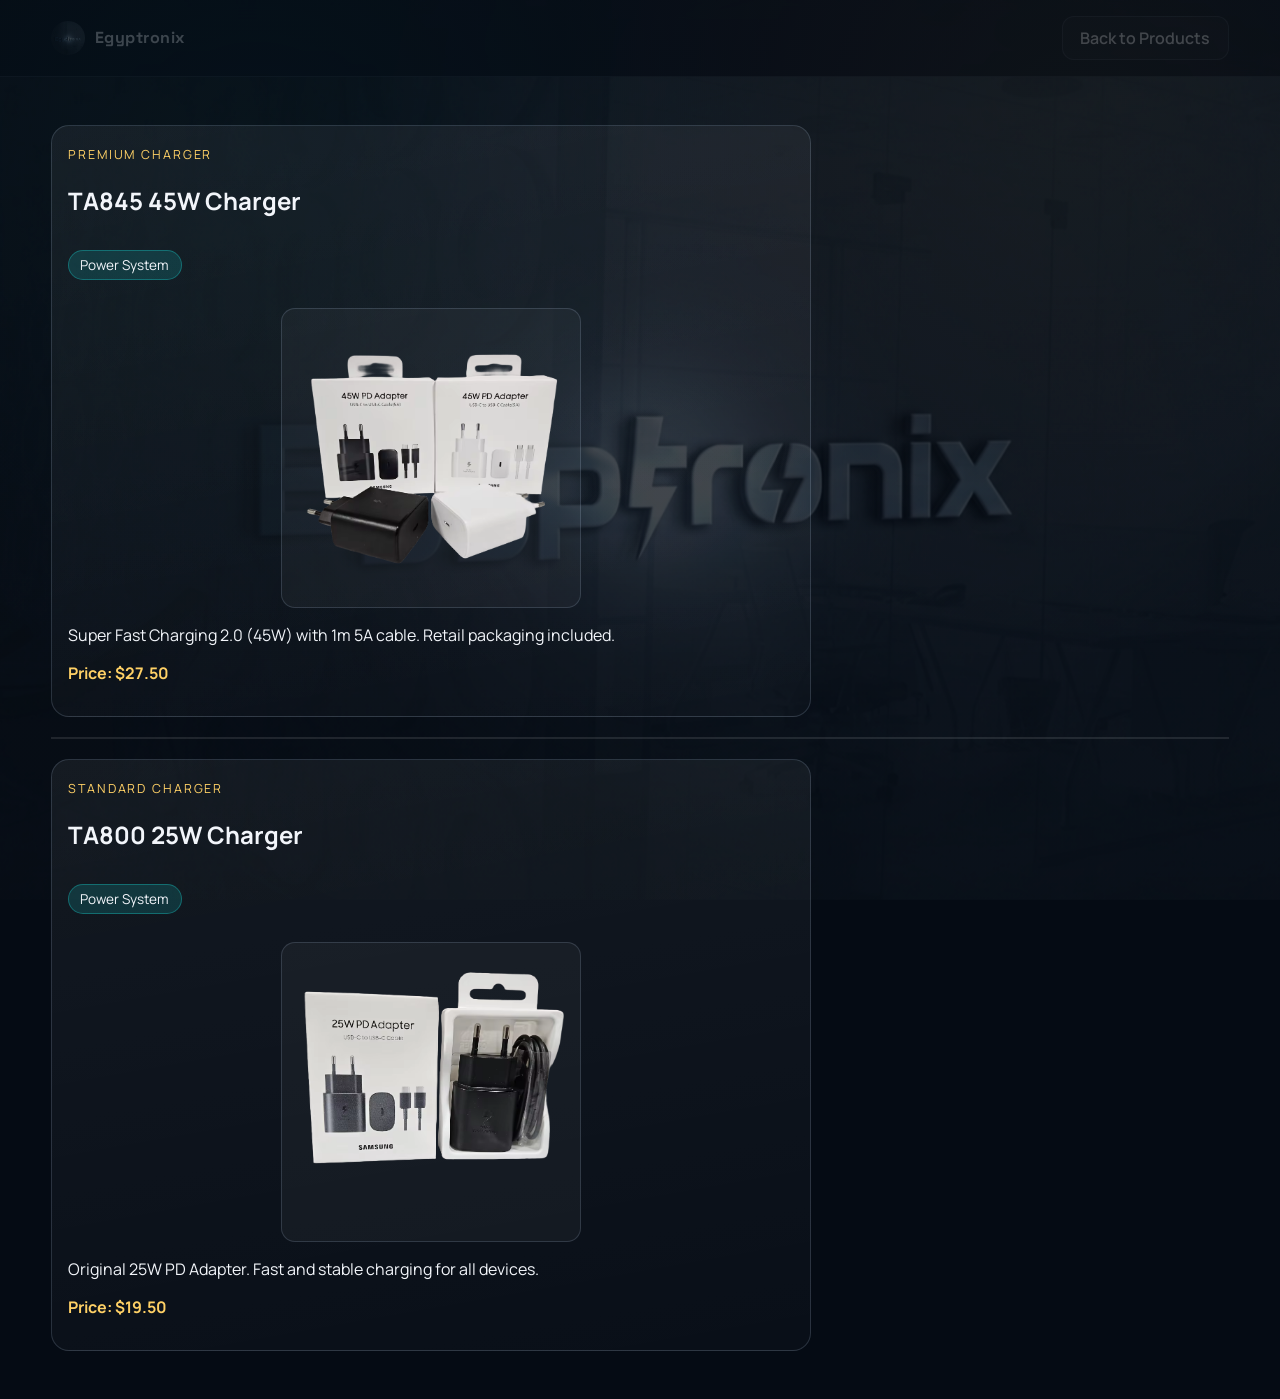
==== details.html @ 4a714a47 "Add new charger details to details.html" ====
<!DOCTYPE html>
<html lang="en">
<head>
    <meta charset="UTF-8">
    <meta name="viewport" content="width=device-width, initial-scale=1.0">
    <title>Product Details | Egyptronix</title>
    <link rel="icon" type="image/png" href="Logo.png">
    <link rel="preconnect" href="https://fonts.googleapis.com">
    <link rel="preconnect" href="https://fonts.gstatic.com" crossorigin>
    <link href="https://fonts.googleapis.com/css2?family=Space+Grotesk:wght@400;500;700&family=Manrope:wght@400;600&display=swap" rel="stylesheet">
    <link rel="stylesheet" href="style.css">
</head>
<body class="details-body">
    <img class="body-bg-image" src="Logo.png" alt="Egyptronix background">
    <div class="page-bg"></div>
    <header class="topbar">
        <a class="brand" href="index.html" aria-label="Back to Egyptronix Home">
            <img src="Egyptronix.png" alt="Egyptronix logo">
            <span>Egyptronix</span>
        </a>
        <a class="btn btn-ghost" href="index.html#products">Back to Products</a>
    </header>

    <main class="details-main">
        <article class="card details-card" style="margin-bottom: 20px;">
            <p class="kicker">Premium Charger</p>
            <h1>TA845 45W Charger</h1>
            <p class="pill">Power System</p>
            <img src="TA845-45W.png" class="details-product-image" alt="TA845 45W">
            <p>Super Fast Charging 2.0 (45W) with 1m 5A cable. Retail packaging included.</p>
            <p class="price-note">Price: $27.50</p>
        </article>

        <hr style="border: 0.5px solid rgba(255,255,255,0.1); margin: 20px 0;">

        <article class="card details-card">
            <p class="kicker">Standard Charger</p>
            <h1>TA800 25W Charger</h1>
            <p class="pill">Power System</p>
            <img src="TA800-25W.png" class="details-product-image" alt="TA800 25W">
            <p>Original 25W PD Adapter. Fast and stable charging for all devices.</p>
            <p class="price-note">Price: $19.50</p>
        </article>
    </main>

    </body>
</html>
---- style.css ----
:root {
  --bg: #050b14;
  --bg-soft: #0d1727;
  --panel: #111d30;
  --panel-alt: #14243d;
  --text: #f2f5fa;
  --muted: #a9b7cc;
  --line: rgba(196, 220, 255, 0.16);
  --accent: #18c1bf;
  --accent-2: #ffd166;
  --danger: #ff6b6b;
}

* {
  box-sizing: border-box;
}

html,
body {
  margin: 0;
  min-height: 100%;
  scroll-behavior: smooth;
}

body {
  font-family: "Manrope", sans-serif;
  color: var(--text);
  background: #050b14;
}

.body-bg-image {
  position: fixed;
  inset: 0;
  width: 100%;
  height: 100%;
  object-fit: cover;
  z-index: 0;
  pointer-events: none;
  user-select: none;
}

.page-bg {
  position: fixed;
  inset: 0;
  z-index: 1;
  pointer-events: none;
  background:
    linear-gradient(rgba(5, 11, 20, 0.74), rgba(5, 11, 20, 0.82)),
    radial-gradient(circle at 20% 18%, rgba(24, 193, 191, 0.13), transparent 42%),
    radial-gradient(circle at 84% 14%, rgba(255, 209, 102, 0.12), transparent 40%);
}

.topbar,
main,
.site-footer,
.auth-modal {
  position: relative;
  z-index: 2;
}

.topbar {
  position: sticky;
  top: 0;
  z-index: 20;
  display: flex;
  align-items: center;
  justify-content: space-between;
  gap: 1rem;
  padding: 1rem 4vw;
  background: rgba(5, 11, 20, 0.8);
  backdrop-filter: blur(10px);
  border-bottom: 1px solid var(--line);
}

.brand {
  display: inline-flex;
  align-items: center;
  gap: 0.6rem;
  color: var(--text);
  text-decoration: none;
  font-family: "Space Grotesk", sans-serif;
  font-weight: 700;
  letter-spacing: 0.03em;
}

.brand img {
  width: 34px;
  height: 34px;
  object-fit: contain;
}

.nav-links {
  display: flex;
  align-items: center;
  gap: 1.1rem;
}

.nav-links a {
  color: var(--muted);
  text-decoration: none;
  transition: color 0.2s ease;
}

.nav-links a:hover {
  color: var(--text);
}

.auth-actions {
  display: flex;
  gap: 0.6rem;
}

.btn {
  border: 1px solid var(--line);
  border-radius: 12px;
  padding: 0.62rem 1.1rem;
  font-weight: 600;
  cursor: pointer;
  text-decoration: none;
  display: inline-flex;
  justify-content: center;
  align-items: center;
}

.btn-primary {
  background: linear-gradient(120deg, var(--accent), #00a7b4);
  color: #06121f;
  border-color: transparent;
}

.btn-ghost {
  background: rgba(255, 255, 255, 0.04);
  color: var(--text);
}

.hero {
  padding: 5rem 4vw 3rem;
  display: grid;
  grid-template-columns: 1.1fr 0.9fr;
  gap: 2.2rem;
  align-items: center;
}

.hero-copy h1 {
  font-family: "Space Grotesk", sans-serif;
  font-size: clamp(2rem, 3vw + 1rem, 3.4rem);
  line-height: 1.08;
  margin: 0.5rem 0 1rem;
}

.hero-copy p {
  color: var(--muted);
  max-width: 56ch;
}

.kicker {
  display: inline-block;
  text-transform: uppercase;
  letter-spacing: 0.15em;
  color: var(--accent-2);
  font-size: 0.78rem;
  margin: 0;
}

.hero-cta {
  display: flex;
  flex-wrap: wrap;
  gap: 0.8rem;
  margin-top: 1.4rem;
}

.hero-media img {
  width: 100%;
  border-radius: 20px;
  border: 1px solid var(--line);
  box-shadow: 0 30px 70px rgba(0, 0, 0, 0.35);
}

.section {
  padding: 2.2rem 4vw;
}

.section-head h2 {
  font-family: "Space Grotesk", sans-serif;
  margin: 0.35rem 0 0.7rem;
  font-size: clamp(1.4rem, 2.4vw, 2rem);
}

.section-head p {
  color: var(--muted);
  margin: 0;
}

.product-grid {
  margin-top: 1.4rem;
  display: grid;
  grid-template-columns: repeat(auto-fit, minmax(240px, 1fr));
  gap: 1rem;
}

.card {
  background: linear-gradient(170deg, rgba(255, 255, 255, 0.06), rgba(255, 255, 255, 0.02));
  border: 1px solid var(--line);
  border-radius: 18px;
  padding: 1rem;
}

.product-card {
  display: grid;
  gap: 0.6rem;
}

.product-card h3 {
  margin: 0;
  font-family: "Space Grotesk", sans-serif;
}

.product-card p {
  margin: 0;
  color: var(--muted);
}

.pill {
  display: inline-block;
  padding: 0.3rem 0.7rem;
  border-radius: 999px;
  background: rgba(24, 193, 191, 0.18);
  border: 1px solid rgba(24, 193, 191, 0.4);
  width: fit-content;
  font-size: 0.85rem;
}

.price-note {
  font-weight: 700;
  color: var(--accent-2);
}

.about p {
  color: var(--muted);
  max-width: 70ch;
}

.form-card {
  max-width: 520px;
  display: grid;
  gap: 0.5rem;
}

input,
textarea {
  width: 100%;
  border-radius: 10px;
  border: 1px solid var(--line);
  background: rgba(255, 255, 255, 0.04);
  color: var(--text);
  padding: 0.65rem 0.75rem;
  font-family: inherit;
}

.contact-grid {
  display: grid;
  gap: 0.6rem;
  color: var(--muted);
}

.site-footer {
  padding: 1.4rem 4vw 2rem;
  color: var(--muted);
}

.auth-modal {
  width: min(460px, calc(100vw - 2rem));
  border: 1px solid var(--line);
  border-radius: 16px;
  background: var(--panel);
  color: var(--text);
  padding: 1rem;
}

.auth-modal::backdrop {
  background: rgba(0, 0, 0, 0.65);
}

.modal-tabs {
  display: flex;
  gap: 0.45rem;
  margin-bottom: 1rem;
}

.tab {
  flex: 1;
  border: 1px solid var(--line);
  background: transparent;
  color: var(--muted);
  padding: 0.5rem 0.65rem;
  border-radius: 10px;
  cursor: pointer;
}

.tab.active {
  background: var(--panel-alt);
  color: var(--text);
}

.auth-form {
  display: grid;
  gap: 0.55rem;
}

.btn-close {
  margin-top: 1rem;
  width: 100%;
}

.details-body .topbar {
  position: static;
}

.details-main {
  padding: 3rem 4vw;
}

.details-card {
  max-width: 760px;
}

.details-product-image {
  width: min(300px, 100%);
  height: 300px;
  display: block;
  margin: 0.9rem auto 0;
  border-radius: 14px;
  border: 1px solid var(--line);
  background: rgba(255, 255, 255, 0.04);
  object-fit: contain;
  padding: 0.6rem;
}

.hidden {
  display: none !important;
}

@media (max-width: 900px) {
  .hero {
    grid-template-columns: 1fr;
    padding-top: 2.8rem;
  }

  .topbar {
    flex-wrap: wrap;
  }

  .nav-links {
    order: 3;
    width: 100%;
    justify-content: center;
  }

  .details-product-image {
    width: min(260px, 100%);
    height: 260px;
  }
}
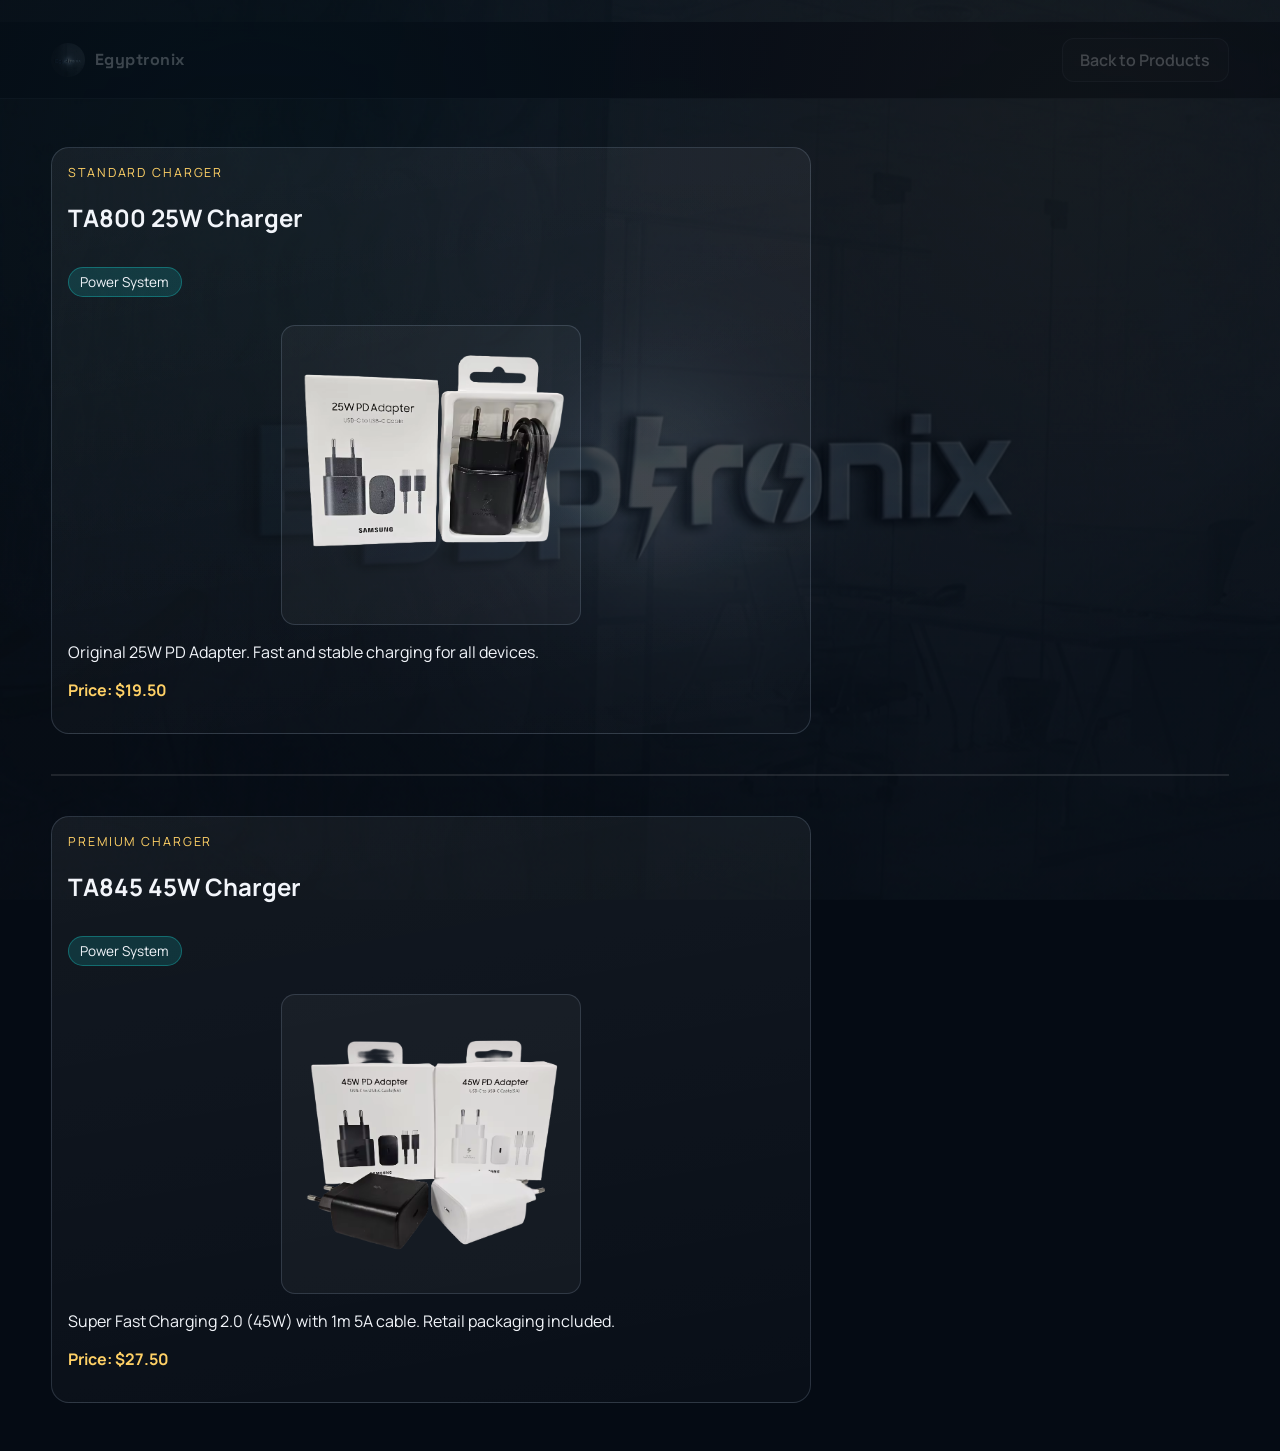
==== commit 7b7f0934: "Update details.html" ====
--- a/details.html
+++ b/details.html
@@ -1,4 +1,4 @@
-<!DOCTYPE html>
+\<!DOCTYPE html>
 <html lang="en">
 <head>
     <meta charset="UTF-8">
@@ -22,7 +22,18 @@
     </header>
 
     <main class="details-main">
-        <article class="card details-card" style="margin-bottom: 20px;">
+        <article class="card details-card" style="margin-bottom: 40px;">
+            <p class="kicker">Standard Charger</p>
+            <h1>TA800 25W Charger</h1>
+            <p class="pill">Power System</p>
+            <img src="TA800-25W.png" class="details-product-image" alt="TA800 25W">
+            <p>Original 25W PD Adapter. Fast and stable charging for all devices.</p>
+            <p class="price-note">Price: $19.50</p>
+        </article>
+
+        <hr style="border: 0.5px solid rgba(255,255,255,0.1); margin: 40px 0;">
+
+        <article class="card details-card">
             <p class="kicker">Premium Charger</p>
             <h1>TA845 45W Charger</h1>
             <p class="pill">Power System</p>
@@ -30,17 +41,6 @@
             <p>Super Fast Charging 2.0 (45W) with 1m 5A cable. Retail packaging included.</p>
             <p class="price-note">Price: $27.50</p>
         </article>
-
-        <hr style="border: 0.5px solid rgba(255,255,255,0.1); margin: 20px 0;">
-
-        <article class="card details-card">
-            <p class="kicker">Standard Charger</p>
-            <h1>TA800 25W Charger</h1>
-            <p class="pill">Power System</p>
-            <img src="TA800-25W.png" class="details-product-image" alt="TA800 25W">
-            <p>Original 25W PD Adapter. Fast and stable charging for all devices.</p>
-            <p class="price-note">Price: $19.50</p>
-        </article>
     </main>
 
     </body>
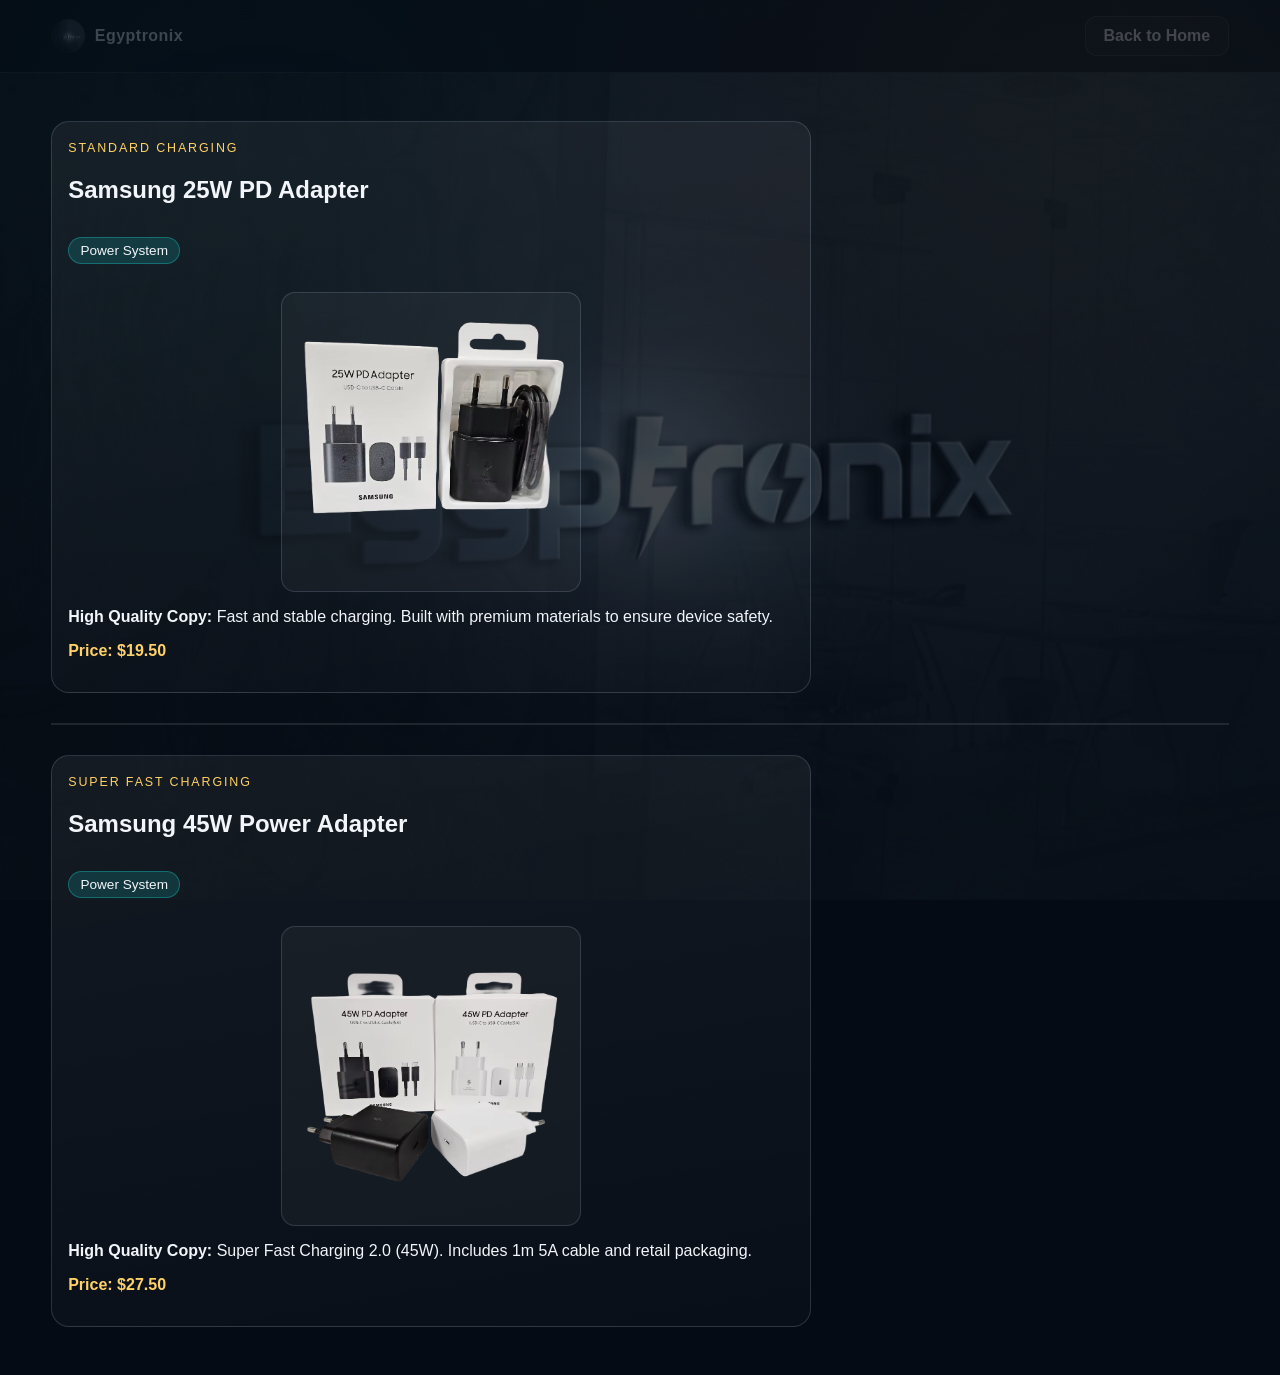
==== commit 73cc944c: "Update details.html" ====
--- a/details.html
+++ b/details.html
@@ -1,47 +1,43 @@
-\<!DOCTYPE html>
+<!DOCTYPE html>
 <html lang="en">
 <head>
     <meta charset="UTF-8">
     <meta name="viewport" content="width=device-width, initial-scale=1.0">
-    <title>Product Details | Egyptronix</title>
+    <title>Samsung Catalogue | Egyptronix</title>
     <link rel="icon" type="image/png" href="Logo.png">
-    <link rel="preconnect" href="https://fonts.googleapis.com">
-    <link rel="preconnect" href="https://fonts.gstatic.com" crossorigin>
-    <link href="https://fonts.googleapis.com/css2?family=Space+Grotesk:wght@400;500;700&family=Manrope:wght@400;600&display=swap" rel="stylesheet">
     <link rel="stylesheet" href="style.css">
 </head>
 <body class="details-body">
     <img class="body-bg-image" src="Logo.png" alt="Egyptronix background">
     <div class="page-bg"></div>
     <header class="topbar">
-        <a class="brand" href="index.html" aria-label="Back to Egyptronix Home">
+        <a class="brand" href="index.html">
             <img src="Egyptronix.png" alt="Egyptronix logo">
             <span>Egyptronix</span>
         </a>
-        <a class="btn btn-ghost" href="index.html#products">Back to Products</a>
+        <a class="btn btn-ghost" href="index.html">Back to Home</a>
     </header>
 
     <main class="details-main">
-        <article class="card details-card" style="margin-bottom: 40px;">
-            <p class="kicker">Standard Charger</p>
-            <h1>TA800 25W Charger</h1>
+        <article class="card details-card" style="margin-bottom: 30px;">
+            <p class="kicker">Standard Charging</p>
+            <h1>Samsung 25W PD Adapter</h1>
             <p class="pill">Power System</p>
-            <img src="TA800-25W.png" class="details-product-image" alt="TA800 25W">
-            <p>Original 25W PD Adapter. Fast and stable charging for all devices.</p>
+            <img src="TA800-25W.png" class="details-product-image" alt="Samsung 25W High Quality">
+            <p><strong>High Quality Copy:</strong> Fast and stable charging. Built with premium materials to ensure device safety.</p>
             <p class="price-note">Price: $19.50</p>
         </article>
 
-        <hr style="border: 0.5px solid rgba(255,255,255,0.1); margin: 40px 0;">
+        <hr style="border: 0.5px solid rgba(255,255,255,0.1); margin: 30px 0;">
 
         <article class="card details-card">
-            <p class="kicker">Premium Charger</p>
-            <h1>TA845 45W Charger</h1>
+            <p class="kicker">Super Fast Charging</p>
+            <h1>Samsung 45W Power Adapter</h1>
             <p class="pill">Power System</p>
-            <img src="TA845-45W.png" class="details-product-image" alt="TA845 45W">
-            <p>Super Fast Charging 2.0 (45W) with 1m 5A cable. Retail packaging included.</p>
+            <img src="TA845-45W.png" class="details-product-image" alt="Samsung 45W High Quality">
+            <p><strong>High Quality Copy:</strong> Super Fast Charging 2.0 (45W). Includes 1m 5A cable and retail packaging.</p>
             <p class="price-note">Price: $27.50</p>
         </article>
     </main>
-
-    </body>
+</body>
 </html>
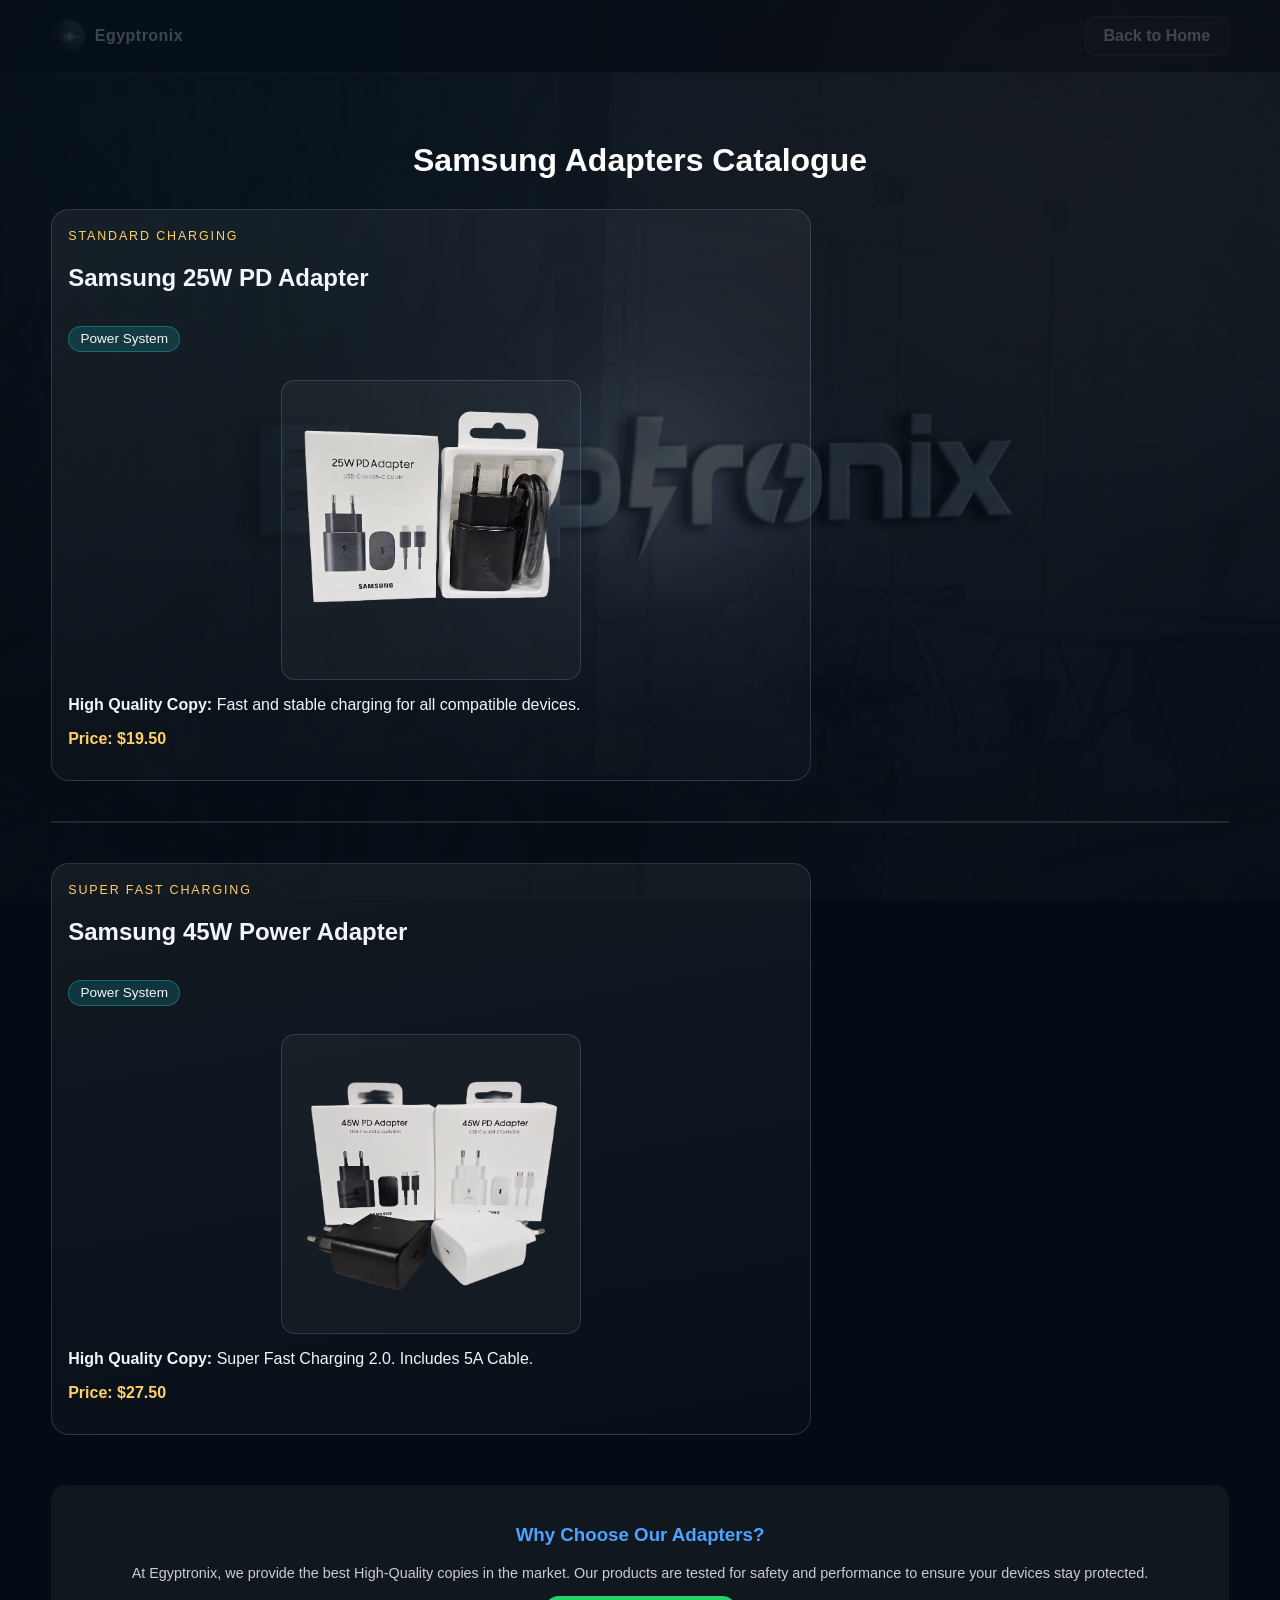
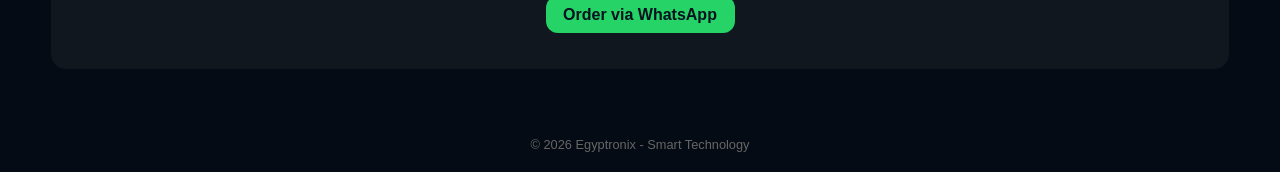
==== commit c3639729: "Revise product details and add info section Updated product titles and descriptions for clarity. Add" ====
--- a/details.html
+++ b/details.html
@@ -19,25 +19,43 @@
     </header>
 
     <main class="details-main">
+        <h1 style="text-align: center; color: white; margin-bottom: 30px;">Samsung Adapters Catalogue</h1>
+
         <article class="card details-card" style="margin-bottom: 30px;">
             <p class="kicker">Standard Charging</p>
-            <h1>Samsung 25W PD Adapter</h1>
+            <h2>Samsung 25W PD Adapter</h2>
             <p class="pill">Power System</p>
             <img src="TA800-25W.png" class="details-product-image" alt="Samsung 25W High Quality">
-            <p><strong>High Quality Copy:</strong> Fast and stable charging. Built with premium materials to ensure device safety.</p>
+            <p><strong>High Quality Copy:</strong> Fast and stable charging for all compatible devices.</p>
             <p class="price-note">Price: $19.50</p>
         </article>
 
-        <hr style="border: 0.5px solid rgba(255,255,255,0.1); margin: 30px 0;">
+        <hr style="border: 0.5px solid rgba(255,255,255,0.1); margin: 40px 0;">
 
         <article class="card details-card">
             <p class="kicker">Super Fast Charging</p>
-            <h1>Samsung 45W Power Adapter</h1>
+            <h2>Samsung 45W Power Adapter</h2>
             <p class="pill">Power System</p>
             <img src="TA845-45W.png" class="details-product-image" alt="Samsung 45W High Quality">
-            <p><strong>High Quality Copy:</strong> Super Fast Charging 2.0 (45W). Includes 1m 5A cable and retail packaging.</p>
+            <p><strong>High Quality Copy:</strong> Super Fast Charging 2.0. Includes 5A Cable.</p>
             <p class="price-note">Price: $27.50</p>
         </article>
+
+        <section class="info-section" style="margin-top: 50px; padding: 20px; background: rgba(255,255,255,0.05); border-radius: 15px; text-align: center;">
+            <h3 style="color: #4da3ff;">Why Choose Our Adapters?</h3>
+            <p style="color: #ccc; font-size: 0.9em;">
+                At Egyptronix, we provide the best High-Quality copies in the market. 
+                Our products are tested for safety and performance to ensure your devices stay protected.
+            </p>
+            <p style="margin-top: 15px;">
+                <a href="https://wa.me/YOUR_NUMBER" class="btn btn-primary" style="background: #25D366; border: none;">Order via WhatsApp</a>
+            </p>
+        </section>
     </main>
-</body>
+
+    <footer style="text-align: center; padding: 20px; color: #666; font-size: 0.8em;">
+        &copy; 2026 Egyptronix - Smart Technology
+    </footer>
+
+    </body>
 </html>
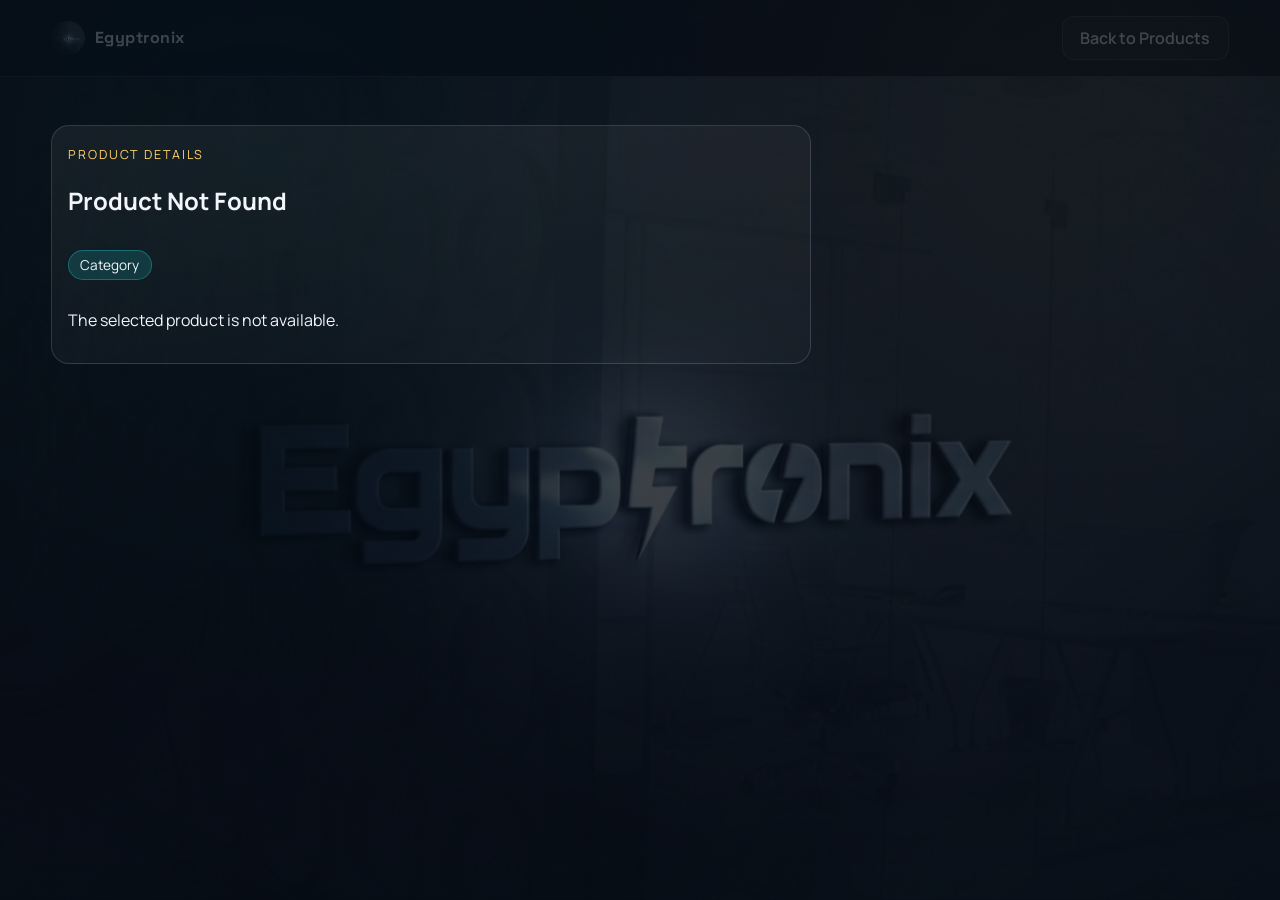
==== commit a680f092: "Update details.html" ====
--- a/details.html
+++ b/details.html
@@ -1,61 +1,42 @@
 <!DOCTYPE html>
 <html lang="en">
+
 <head>
-    <meta charset="UTF-8">
-    <meta name="viewport" content="width=device-width, initial-scale=1.0">
-    <title>Samsung Catalogue | Egyptronix</title>
-    <link rel="icon" type="image/png" href="Logo.png">
-    <link rel="stylesheet" href="style.css">
+  <meta charset="UTF-8">
+  <meta name="viewport" content="width=device-width, initial-scale=1.0">
+  <title>Product Details | Egyptronix</title>
+  <link rel="icon" type="image/png" href="Logo.png">
+  <link rel="preconnect" href="https://fonts.googleapis.com">
+  <link rel="preconnect" href="https://fonts.gstatic.com" crossorigin>
+  <link
+    href="https://fonts.googleapis.com/css2?family=Space+Grotesk:wght@400;500;700&family=Manrope:wght@400;600;700&display=swap"
+    rel="stylesheet">
+  <link rel="stylesheet" href="style.css">
 </head>
+
 <body class="details-body">
-    <img class="body-bg-image" src="Logo.png" alt="Egyptronix background">
-    <div class="page-bg"></div>
-    <header class="topbar">
-        <a class="brand" href="index.html">
-            <img src="Egyptronix.png" alt="Egyptronix logo">
-            <span>Egyptronix</span>
-        </a>
-        <a class="btn btn-ghost" href="index.html">Back to Home</a>
-    </header>
+  <img class="body-bg-image" src="Logo.png" alt="Egyptronix background">
+  <div class="page-bg"></div>
+  <header class="topbar">
+    <a class="brand" href="index.html" aria-label="Back to Egyptronix Home">
+      <img src="Egyptronix.png" alt="Egyptronix logo">
+      <span>Egyptronix</span>
+    </a>
+    <a class="btn btn-ghost" href="index.html#products">Back to Products</a>
+  </header>
 
-    <main class="details-main">
-        <h1 style="text-align: center; color: white; margin-bottom: 30px;">Samsung Adapters Catalogue</h1>
+  <main class="details-main">
+    <article id="detailsCard" class="card details-card">
+      <p class="kicker">Product Details</p>
+      <h1 id="detailsName">Loading...</h1>
+      <p id="detailsCategory" class="pill">Category</p>
+      <img id="detailsImage" class="details-product-image hidden" alt="Product photo">
+      <p id="detailsDescription"></p>
+      <p id="detailsPrice" class="price-note hidden"></p>
+    </article>
+  </main>
 
-        <article class="card details-card" style="margin-bottom: 30px;">
-            <p class="kicker">Standard Charging</p>
-            <h2>Samsung 25W PD Adapter</h2>
-            <p class="pill">Power System</p>
-            <img src="TA800-25W.png" class="details-product-image" alt="Samsung 25W High Quality">
-            <p><strong>High Quality Copy:</strong> Fast and stable charging for all compatible devices.</p>
-            <p class="price-note">Price: $19.50</p>
-        </article>
+  <script src="script.js"></script>
+</body>
 
-        <hr style="border: 0.5px solid rgba(255,255,255,0.1); margin: 40px 0;">
-
-        <article class="card details-card">
-            <p class="kicker">Super Fast Charging</p>
-            <h2>Samsung 45W Power Adapter</h2>
-            <p class="pill">Power System</p>
-            <img src="TA845-45W.png" class="details-product-image" alt="Samsung 45W High Quality">
-            <p><strong>High Quality Copy:</strong> Super Fast Charging 2.0. Includes 5A Cable.</p>
-            <p class="price-note">Price: $27.50</p>
-        </article>
-
-        <section class="info-section" style="margin-top: 50px; padding: 20px; background: rgba(255,255,255,0.05); border-radius: 15px; text-align: center;">
-            <h3 style="color: #4da3ff;">Why Choose Our Adapters?</h3>
-            <p style="color: #ccc; font-size: 0.9em;">
-                At Egyptronix, we provide the best High-Quality copies in the market. 
-                Our products are tested for safety and performance to ensure your devices stay protected.
-            </p>
-            <p style="margin-top: 15px;">
-                <a href="https://wa.me/YOUR_NUMBER" class="btn btn-primary" style="background: #25D366; border: none;">Order via WhatsApp</a>
-            </p>
-        </section>
-    </main>
-
-    <footer style="text-align: center; padding: 20px; color: #666; font-size: 0.8em;">
-        &copy; 2026 Egyptronix - Smart Technology
-    </footer>
-
-    </body>
 </html>
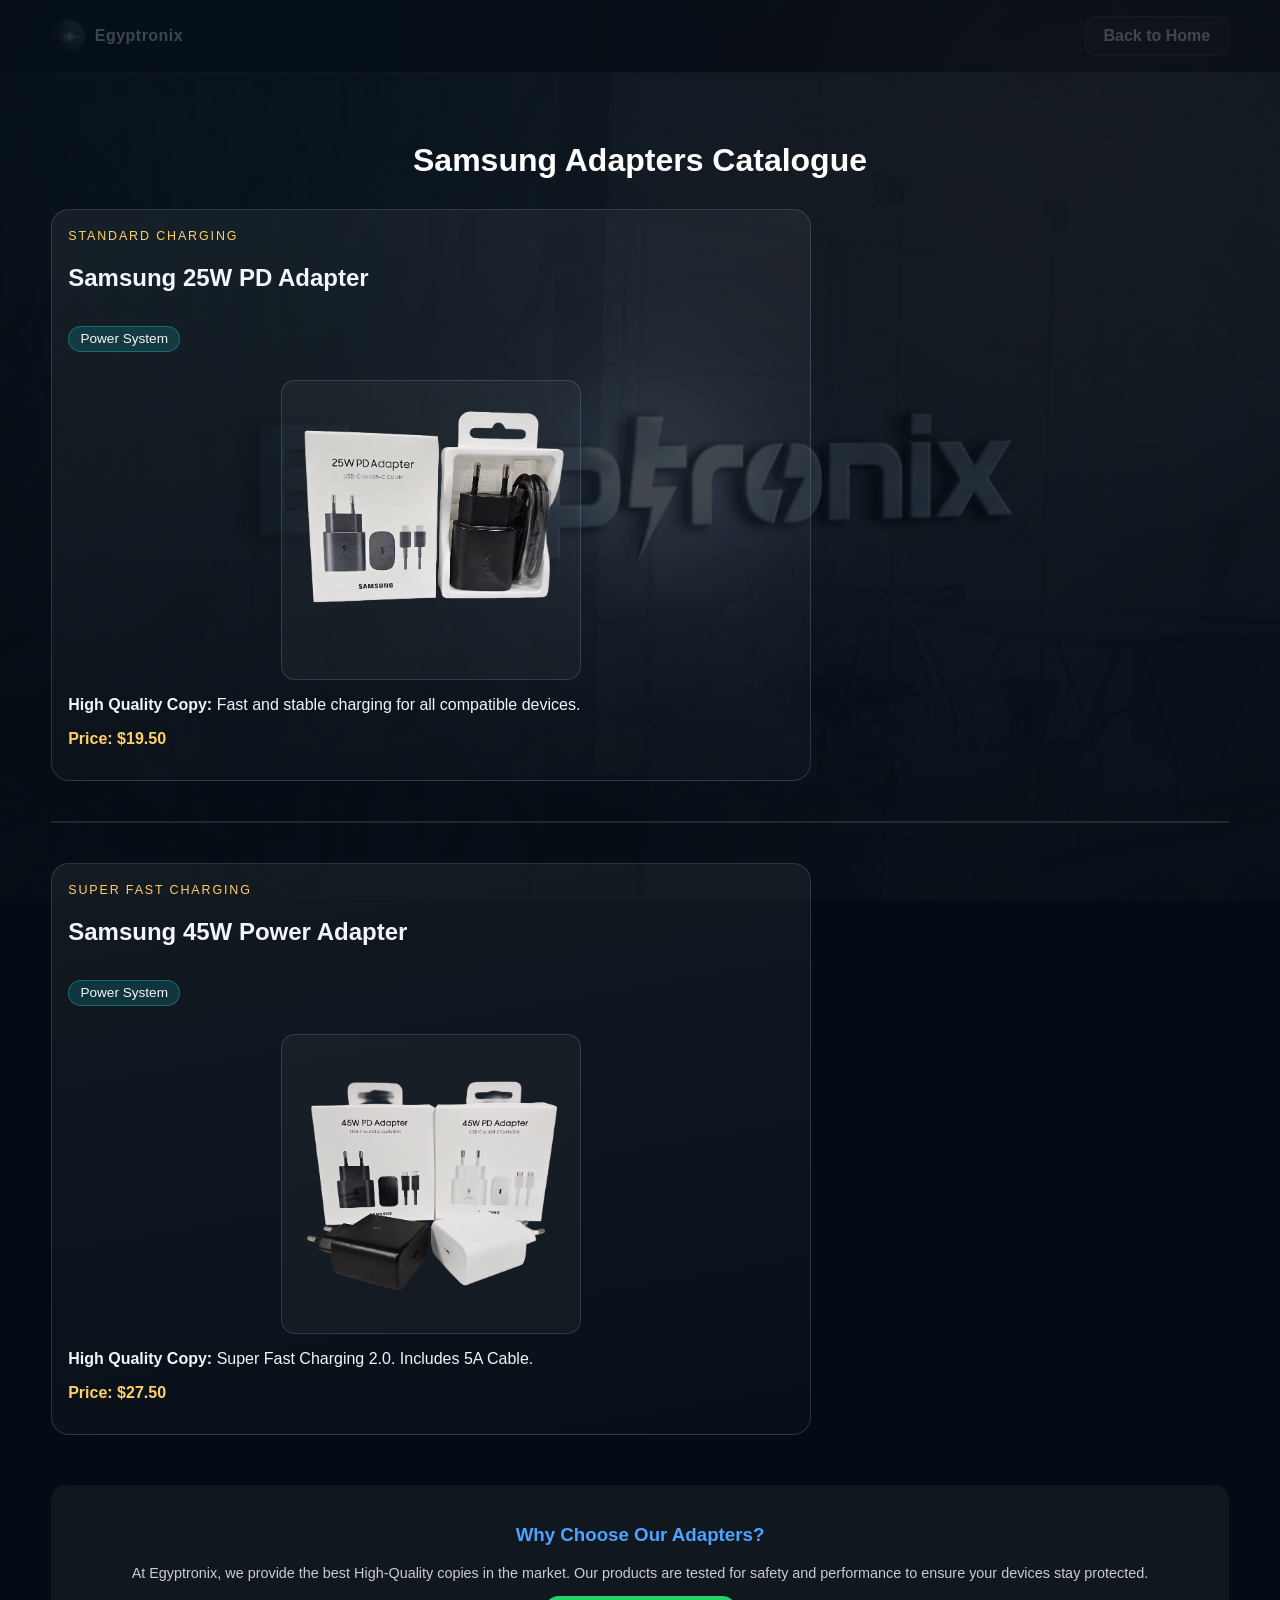
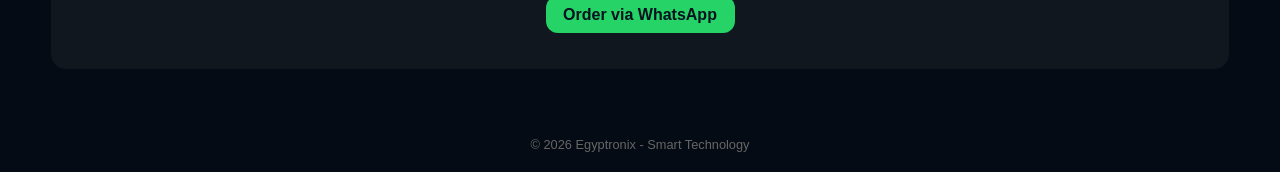
==== commit 18741553: "Update product details and page title in details.html" ====
--- a/details.html
+++ b/details.html
@@ -1,42 +1,61 @@
 <!DOCTYPE html>
 <html lang="en">
+<head>
+    <meta charset="UTF-8">
+    <meta name="viewport" content="width=device-width, initial-scale=1.0">
+    <title>Samsung Catalogue | Egyptronix</title>
+    <link rel="icon" type="image/png" href="Logo.png">
+    <link rel="stylesheet" href="style.css">
+</head>
+<body class="details-body">
+    <img class="body-bg-image" src="Logo.png" alt="Egyptronix background">
+    <div class="page-bg"></div>
+    <header class="topbar">
+        <a class="brand" href="index.html">
+            <img src="Egyptronix.png" alt="Egyptronix logo">
+            <span>Egyptronix</span>
+        </a>
+        <a class="btn btn-ghost" href="index.html">Back to Home</a>
+    </header>
 
-<head>
-  <meta charset="UTF-8">
-  <meta name="viewport" content="width=device-width, initial-scale=1.0">
-  <title>Product Details | Egyptronix</title>
-  <link rel="icon" type="image/png" href="Logo.png">
-  <link rel="preconnect" href="https://fonts.googleapis.com">
-  <link rel="preconnect" href="https://fonts.gstatic.com" crossorigin>
-  <link
-    href="https://fonts.googleapis.com/css2?family=Space+Grotesk:wght@400;500;700&family=Manrope:wght@400;600;700&display=swap"
-    rel="stylesheet">
-  <link rel="stylesheet" href="style.css">
-</head>
+    <main class="details-main">
+        <h1 style="text-align: center; color: white; margin-bottom: 30px;">Samsung Adapters Catalogue</h1>
 
-<body class="details-body">
-  <img class="body-bg-image" src="Logo.png" alt="Egyptronix background">
-  <div class="page-bg"></div>
-  <header class="topbar">
-    <a class="brand" href="index.html" aria-label="Back to Egyptronix Home">
-      <img src="Egyptronix.png" alt="Egyptronix logo">
-      <span>Egyptronix</span>
-    </a>
-    <a class="btn btn-ghost" href="index.html#products">Back to Products</a>
-  </header>
+        <article class="card details-card" style="margin-bottom: 30px;">
+            <p class="kicker">Standard Charging</p>
+            <h2>Samsung 25W PD Adapter</h2>
+            <p class="pill">Power System</p>
+            <img src="TA800-25W.png" class="details-product-image" alt="Samsung 25W High Quality">
+            <p><strong>High Quality Copy:</strong> Fast and stable charging for all compatible devices.</p>
+            <p class="price-note">Price: $19.50</p>
+        </article>
 
-  <main class="details-main">
-    <article id="detailsCard" class="card details-card">
-      <p class="kicker">Product Details</p>
-      <h1 id="detailsName">Loading...</h1>
-      <p id="detailsCategory" class="pill">Category</p>
-      <img id="detailsImage" class="details-product-image hidden" alt="Product photo">
-      <p id="detailsDescription"></p>
-      <p id="detailsPrice" class="price-note hidden"></p>
-    </article>
-  </main>
+        <hr style="border: 0.5px solid rgba(255,255,255,0.1); margin: 40px 0;">
 
-  <script src="script.js"></script>
-</body>
+        <article class="card details-card">
+            <p class="kicker">Super Fast Charging</p>
+            <h2>Samsung 45W Power Adapter</h2>
+            <p class="pill">Power System</p>
+            <img src="TA845-45W.png" class="details-product-image" alt="Samsung 45W High Quality">
+            <p><strong>High Quality Copy:</strong> Super Fast Charging 2.0. Includes 5A Cable.</p>
+            <p class="price-note">Price: $27.50</p>
+        </article>
 
+        <section class="info-section" style="margin-top: 50px; padding: 20px; background: rgba(255,255,255,0.05); border-radius: 15px; text-align: center;">
+            <h3 style="color: #4da3ff;">Why Choose Our Adapters?</h3>
+            <p style="color: #ccc; font-size: 0.9em;">
+                At Egyptronix, we provide the best High-Quality copies in the market. 
+                Our products are tested for safety and performance to ensure your devices stay protected.
+            </p>
+            <p style="margin-top: 15px;">
+                <a href="https://wa.me/YOUR_NUMBER" class="btn btn-primary" style="background: #25D366; border: none;">Order via WhatsApp</a>
+            </p>
+        </section>
+    </main>
+
+    <footer style="text-align: center; padding: 20px; color: #666; font-size: 0.8em;">
+        &copy; 2026 Egyptronix - Smart Technology
+    </footer>
+
+    </body>
 </html>
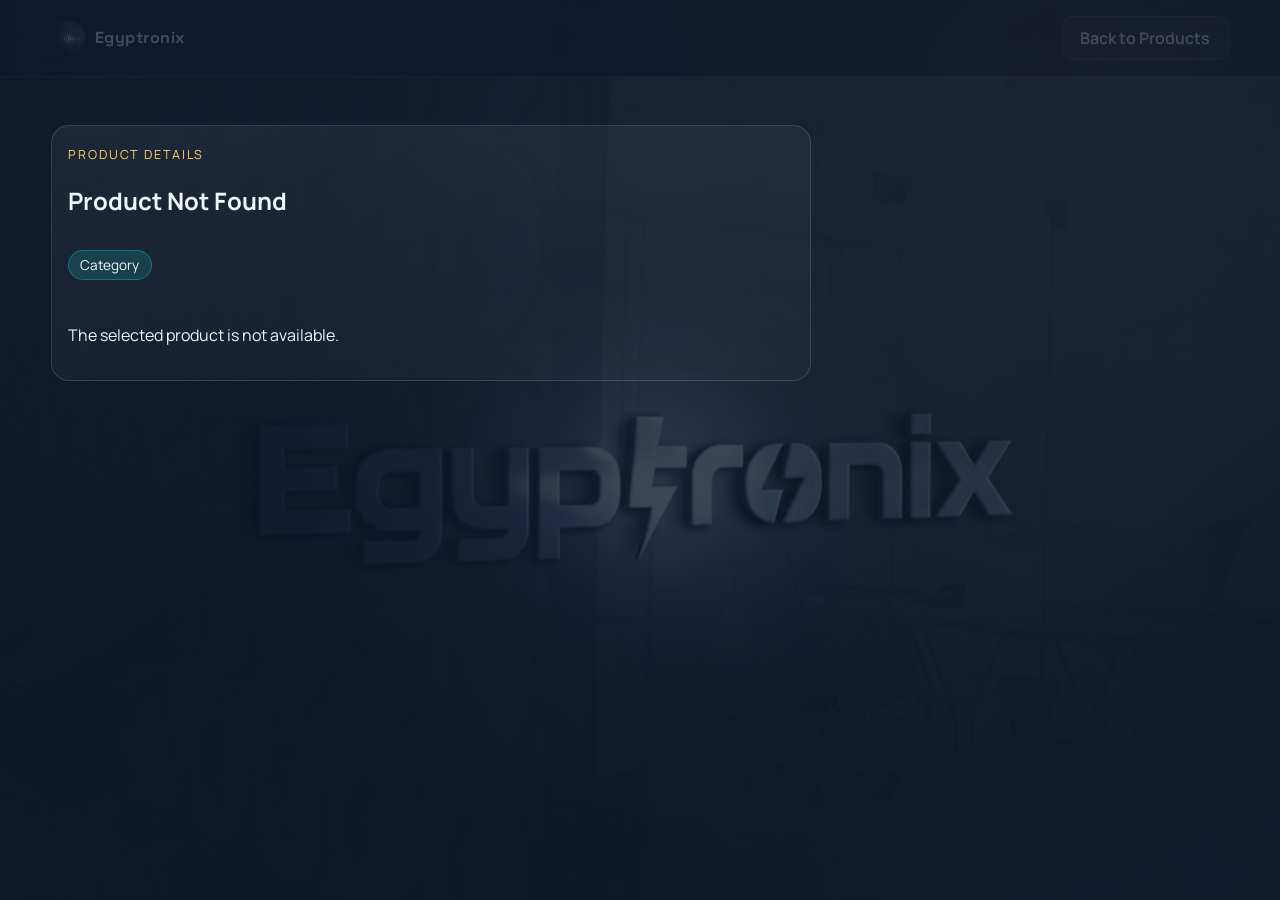
==== commit 94d9a46e: "Add files via upload" ====
--- a/details.html
+++ b/details.html
@@ -1,61 +1,57 @@
 <!DOCTYPE html>
 <html lang="en">
+
 <head>
-    <meta charset="UTF-8">
-    <meta name="viewport" content="width=device-width, initial-scale=1.0">
-    <title>Samsung Catalogue | Egyptronix</title>
-    <link rel="icon" type="image/png" href="Logo.png">
-    <link rel="stylesheet" href="style.css">
+  <meta charset="UTF-8">
+  <meta name="viewport" content="width=device-width, initial-scale=1.0">
+  <title>Product Details | Egyptronix</title>
+  <link rel="icon" type="image/png" href="Logo.png">
+  <link rel="preconnect" href="https://fonts.googleapis.com">
+  <link rel="preconnect" href="https://fonts.gstatic.com" crossorigin>
+  <link
+    href="https://fonts.googleapis.com/css2?family=Space+Grotesk:wght@400;500;700&family=Manrope:wght@400;600;700&display=swap"
+    rel="stylesheet">
+  <link rel="stylesheet" href="style.css">
 </head>
+
 <body class="details-body">
-    <img class="body-bg-image" src="Logo.png" alt="Egyptronix background">
-    <div class="page-bg"></div>
-    <header class="topbar">
-        <a class="brand" href="index.html">
-            <img src="Egyptronix.png" alt="Egyptronix logo">
-            <span>Egyptronix</span>
+  <img class="body-bg-image" src="Logo.png" alt="Egyptronix background">
+  <div class="page-bg"></div>
+  <header class="topbar">
+    <a class="brand" href="index.html" aria-label="Back to Egyptronix Home">
+      <img src="Egyptronix.png" alt="Egyptronix logo">
+      <span>Egyptronix</span>
+    </a>
+    <a class="btn btn-ghost" href="index.html#products">Back to Products</a>
+  </header>
+
+  <main class="details-main">
+    <article id="detailsCard" class="card details-card">
+      <p class="kicker">Product Details</p>
+      <h1 id="detailsName">Loading...</h1>
+      <p id="detailsCategory" class="pill">Category</p>
+      <div class="details-media">
+        <img id="detailsImage" class="details-product-image" src="Logo.png" title="Egyptronix product image"
+          alt="Egyptronix product image">
+        <p id="detailsPrice" class="price-note details-price hidden"></p>
+      </div>
+      <p id="detailsDescription"></p>
+
+      <section id="videoPreviewCard" class="video-preview-card" aria-hidden="true">
+        <p class="kicker">Video Preview</p>
+        <h3 id="videoPreviewTitle">Watch The Product In Action</h3>
+        <p id="videoPreviewDescription">
+          See how this charger performs in a real-world review before placing your order.
+        </p>
+        <a id="videoPreviewLink" class="btn btn-primary video-preview-btn" href="#" target="_blank"
+          rel="noopener noreferrer">
+          Open TikTok Review
         </a>
-        <a class="btn btn-ghost" href="index.html">Back to Home</a>
-    </header>
+      </section>
+    </article>
+  </main>
 
-    <main class="details-main">
-        <h1 style="text-align: center; color: white; margin-bottom: 30px;">Samsung Adapters Catalogue</h1>
+  <script src="script.js"></script>
+</body>
 
-        <article class="card details-card" style="margin-bottom: 30px;">
-            <p class="kicker">Standard Charging</p>
-            <h2>Samsung 25W PD Adapter</h2>
-            <p class="pill">Power System</p>
-            <img src="TA800-25W.png" class="details-product-image" alt="Samsung 25W High Quality">
-            <p><strong>High Quality Copy:</strong> Fast and stable charging for all compatible devices.</p>
-            <p class="price-note">Price: $19.50</p>
-        </article>
-
-        <hr style="border: 0.5px solid rgba(255,255,255,0.1); margin: 40px 0;">
-
-        <article class="card details-card">
-            <p class="kicker">Super Fast Charging</p>
-            <h2>Samsung 45W Power Adapter</h2>
-            <p class="pill">Power System</p>
-            <img src="TA845-45W.png" class="details-product-image" alt="Samsung 45W High Quality">
-            <p><strong>High Quality Copy:</strong> Super Fast Charging 2.0. Includes 5A Cable.</p>
-            <p class="price-note">Price: $27.50</p>
-        </article>
-
-        <section class="info-section" style="margin-top: 50px; padding: 20px; background: rgba(255,255,255,0.05); border-radius: 15px; text-align: center;">
-            <h3 style="color: #4da3ff;">Why Choose Our Adapters?</h3>
-            <p style="color: #ccc; font-size: 0.9em;">
-                At Egyptronix, we provide the best High-Quality copies in the market. 
-                Our products are tested for safety and performance to ensure your devices stay protected.
-            </p>
-            <p style="margin-top: 15px;">
-                <a href="https://wa.me/YOUR_NUMBER" class="btn btn-primary" style="background: #25D366; border: none;">Order via WhatsApp</a>
-            </p>
-        </section>
-    </main>
-
-    <footer style="text-align: center; padding: 20px; color: #666; font-size: 0.8em;">
-        &copy; 2026 Egyptronix - Smart Technology
-    </footer>
-
-    </body>
-</html>
+</html>
--- a/style.css
+++ b/style.css
@@ -1,8 +1,8 @@
 :root {
-  --bg: #050b14;
-  --bg-soft: #0d1727;
-  --panel: #111d30;
-  --panel-alt: #14243d;
+  --bg: #0f172a;
+  --bg-soft: #111f34;
+  --panel: #102136;
+  --panel-alt: #18324e;
   --text: #f2f5fa;
   --muted: #a9b7cc;
   --line: rgba(196, 220, 255, 0.16);
@@ -25,7 +25,7 @@
 body {
   font-family: "Manrope", sans-serif;
   color: var(--text);
-  background: #050b14;
+  background: var(--bg);
 }
 
 .body-bg-image {
@@ -45,7 +45,7 @@
   z-index: 1;
   pointer-events: none;
   background:
-    linear-gradient(rgba(5, 11, 20, 0.74), rgba(5, 11, 20, 0.82)),
+    linear-gradient(rgba(15, 23, 42, 0.76), rgba(15, 23, 42, 0.84)),
     radial-gradient(circle at 20% 18%, rgba(24, 193, 191, 0.13), transparent 42%),
     radial-gradient(circle at 84% 14%, rgba(255, 209, 102, 0.12), transparent 40%);
 }
@@ -67,7 +67,7 @@
   justify-content: space-between;
   gap: 1rem;
   padding: 1rem 4vw;
-  background: rgba(5, 11, 20, 0.8);
+  background: rgba(15, 23, 42, 0.82);
   backdrop-filter: blur(10px);
   border-bottom: 1px solid var(--line);
 }
@@ -208,11 +208,52 @@
 .product-card {
   display: grid;
   gap: 0.6rem;
+  align-content: start;
 }
 
 .product-card h3 {
   margin: 0;
   font-family: "Space Grotesk", sans-serif;
+}
+
+.product-media {
+  width: 100%;
+  aspect-ratio: 1 / 1;
+  border-radius: 12px;
+  overflow: hidden;
+  border: 1px solid var(--line);
+  background:
+    linear-gradient(145deg, rgba(17, 29, 48, 0.95), rgba(9, 16, 27, 0.9)),
+    radial-gradient(circle at 16% 15%, rgba(24, 193, 191, 0.12), transparent 44%);
+  box-shadow:
+    0 12px 24px rgba(0, 0, 0, 0.28),
+    0 1px 0 rgba(255, 255, 255, 0.08) inset;
+}
+
+.product-image {
+  width: 100%;
+  height: 100%;
+  display: block;
+  object-fit: cover;
+  opacity: 0;
+  transform: scale(1.015);
+  transition: opacity 0.36s ease, transform 0.42s ease;
+}
+
+.product-image--fallback {
+  object-fit: contain;
+  padding: 0.8rem;
+}
+
+.product-image.is-loading,
+.details-product-image.is-loading {
+  opacity: 0;
+}
+
+.product-image.is-loaded,
+.details-product-image.is-loaded {
+  opacity: 1;
+  transform: scale(1);
 }
 
 .product-card p {
@@ -257,10 +298,142 @@
   font-family: inherit;
 }
 
+.contact-shell {
+  margin-top: 1.2rem;
+  display: grid;
+  grid-template-columns: 1fr;
+  gap: 1rem;
+}
+
+.contact-panel,
+.contact-cta-board {
+  background: linear-gradient(155deg, rgba(255, 255, 255, 0.09), rgba(255, 255, 255, 0.03));
+  border: 1px solid rgba(24, 193, 191, 0.24);
+  box-shadow:
+    0 18px 38px rgba(0, 0, 0, 0.34),
+    0 1px 0 rgba(255, 255, 255, 0.08) inset;
+  backdrop-filter: blur(10px);
+}
+
+.contact-title {
+  margin: 0 0 0.7rem;
+  font-family: "Space Grotesk", sans-serif;
+}
+
+.contact-intro {
+  margin: 0;
+  color: var(--muted);
+  max-width: 62ch;
+}
+
+.whatsapp-direct-btn {
+  margin-top: 0.9rem;
+  min-height: 52px;
+  width: fit-content;
+}
+
+.social-links {
+  margin-top: 0.95rem;
+  display: grid;
+  gap: 0.75rem;
+  grid-template-columns: repeat(2, minmax(0, 1fr));
+}
+
+.social-glass {
+  display: inline-flex;
+  align-items: center;
+  justify-content: center;
+  gap: 0.55rem;
+  min-height: 64px;
+  padding: 0.7rem 0.78rem;
+  border-radius: 14px;
+  border: 1px solid rgba(255, 255, 255, 0.18);
+  background: linear-gradient(160deg, rgba(255, 255, 255, 0.17), rgba(255, 255, 255, 0.04));
+  color: #deebff;
+  text-decoration: none;
+  transition: transform 0.25s ease, box-shadow 0.25s ease, border-color 0.25s ease, color 0.25s ease;
+}
+
+.social-glass svg {
+  width: 22px;
+  height: 22px;
+  flex: 0 0 auto;
+}
+
+.social-glass span {
+  font-size: 0.9rem;
+  font-weight: 700;
+}
+
+.social-glass:hover,
+.social-glass:focus-visible {
+  transform: translateY(-2px);
+  color: var(--accent);
+  border-color: rgba(24, 193, 191, 0.54);
+  box-shadow:
+    0 0 0 1px rgba(24, 193, 191, 0.46) inset,
+    0 0 22px rgba(24, 193, 191, 0.34);
+  outline: none;
+}
+
+.contact-hint {
+  margin: 0.85rem 0 0;
+  color: #b8c7dc;
+  font-size: 0.93rem;
+}
+
 .contact-grid {
-  display: grid;
-  gap: 0.6rem;
-  color: var(--muted);
+  margin-top: 0.85rem;
+  display: grid;
+  gap: 0.55rem;
+  color: var(--muted);
+}
+
+.contact-cta-board h3 {
+  margin: 0 0 0.9rem;
+  font-family: "Space Grotesk", sans-serif;
+}
+
+.developer-tag {
+  margin: 0.95rem 0 0;
+  color: #8dc8d3;
+  font-size: 0.9rem;
+}
+
+.whatsapp-fab {
+  position: fixed;
+  right: 1rem;
+  bottom: 1rem;
+  z-index: 32;
+  display: inline-flex;
+  align-items: center;
+  gap: 0.5rem;
+  min-height: 56px;
+  padding: 0.72rem 0.95rem;
+  border-radius: 999px;
+  border: 1px solid rgba(24, 193, 191, 0.42);
+  background: linear-gradient(135deg, rgba(24, 193, 191, 0.96), rgba(0, 167, 180, 0.94));
+  color: #041321;
+  font-weight: 800;
+  text-decoration: none;
+  box-shadow:
+    0 14px 30px rgba(0, 0, 0, 0.38),
+    0 0 0 1px rgba(255, 255, 255, 0.2) inset;
+  transition: transform 0.2s ease, box-shadow 0.2s ease;
+}
+
+.whatsapp-fab svg {
+  width: 22px;
+  height: 22px;
+}
+
+.whatsapp-fab:hover,
+.whatsapp-fab:focus-visible {
+  transform: translateY(-2px);
+  box-shadow:
+    0 18px 36px rgba(0, 0, 0, 0.42),
+    0 0 24px rgba(24, 193, 191, 0.5);
+  outline: none;
 }
 
 .site-footer {
@@ -324,16 +497,90 @@
   max-width: 760px;
 }
 
+.details-media {
+  width: min(320px, 100%);
+  margin: 0.9rem auto 0;
+  display: grid;
+  gap: 0.6rem;
+}
+
 .details-product-image {
-  width: min(300px, 100%);
-  height: 300px;
+  width: 100%;
+  aspect-ratio: 1 / 1;
   display: block;
-  margin: 0.9rem auto 0;
+  margin: 0;
+  border-radius: 12px;
+  border: 1px solid var(--line);
+  background:
+    linear-gradient(145deg, rgba(17, 29, 48, 0.95), rgba(9, 16, 27, 0.9)),
+    radial-gradient(circle at 18% 16%, rgba(24, 193, 191, 0.12), transparent 42%);
+  object-fit: cover;
+  opacity: 0;
+  transform: scale(1.015);
+  transition: opacity 0.36s ease, transform 0.42s ease;
+  box-shadow:
+    0 14px 34px rgba(0, 0, 0, 0.38),
+    0 1px 0 rgba(255, 255, 255, 0.08) inset;
+}
+
+.details-product-image--fallback {
+  object-fit: contain;
+  padding: 0.8rem;
+}
+
+.details-price {
+  width: 100%;
+  margin: 0;
+  text-align: center;
+  border-radius: 12px;
+  padding: 0.52rem 0.72rem;
+  border: 1px solid rgba(255, 209, 102, 0.35);
+  background: linear-gradient(135deg, rgba(255, 209, 102, 0.16), rgba(255, 209, 102, 0.07));
+}
+
+.video-preview-card {
+  margin-top: 0;
+  padding: 0 1rem;
+  border: 1px solid transparent;
   border-radius: 14px;
-  border: 1px solid var(--line);
-  background: rgba(255, 255, 255, 0.04);
-  object-fit: contain;
-  padding: 0.6rem;
+  background: linear-gradient(150deg, rgba(24, 193, 191, 0.08), rgba(20, 36, 61, 0.58));
+  box-shadow: 0 14px 30px rgba(0, 0, 0, 0.26);
+  opacity: 0;
+  max-height: 0;
+  overflow: hidden;
+  pointer-events: none;
+  transform: translateY(14px);
+  transition:
+    opacity 0.34s ease,
+    transform 0.34s ease,
+    max-height 0.34s ease,
+    margin-top 0.34s ease,
+    padding 0.34s ease,
+    border-color 0.34s ease;
+}
+
+.video-preview-card h3 {
+  margin: 0.4rem 0 0.5rem;
+  font-family: "Space Grotesk", sans-serif;
+}
+
+.video-preview-card p {
+  margin: 0;
+  color: var(--muted);
+}
+
+.video-preview-card.is-visible {
+  margin-top: 1rem;
+  padding: 1rem;
+  border-color: rgba(24, 193, 191, 0.32);
+  opacity: 1;
+  max-height: 340px;
+  pointer-events: auto;
+  transform: translateY(0);
+}
+
+.video-preview-btn {
+  margin-top: 0.85rem;
 }
 
 .hidden {
@@ -357,7 +604,26 @@
   }
 
   .details-product-image {
-    width: min(260px, 100%);
-    height: 260px;
-  }
-}
+    width: 100%;
+  }
+
+  .whatsapp-fab {
+    right: 0.8rem;
+    bottom: 0.8rem;
+    padding: 0.68rem 0.82rem;
+  }
+
+  .whatsapp-fab span {
+    display: none;
+  }
+}
+
+@media (min-width: 901px) {
+  .contact-shell {
+    grid-template-columns: minmax(0, 1.1fr) minmax(0, 0.9fr);
+  }
+
+  .social-links {
+    grid-template-columns: repeat(3, minmax(0, 1fr));
+  }
+}
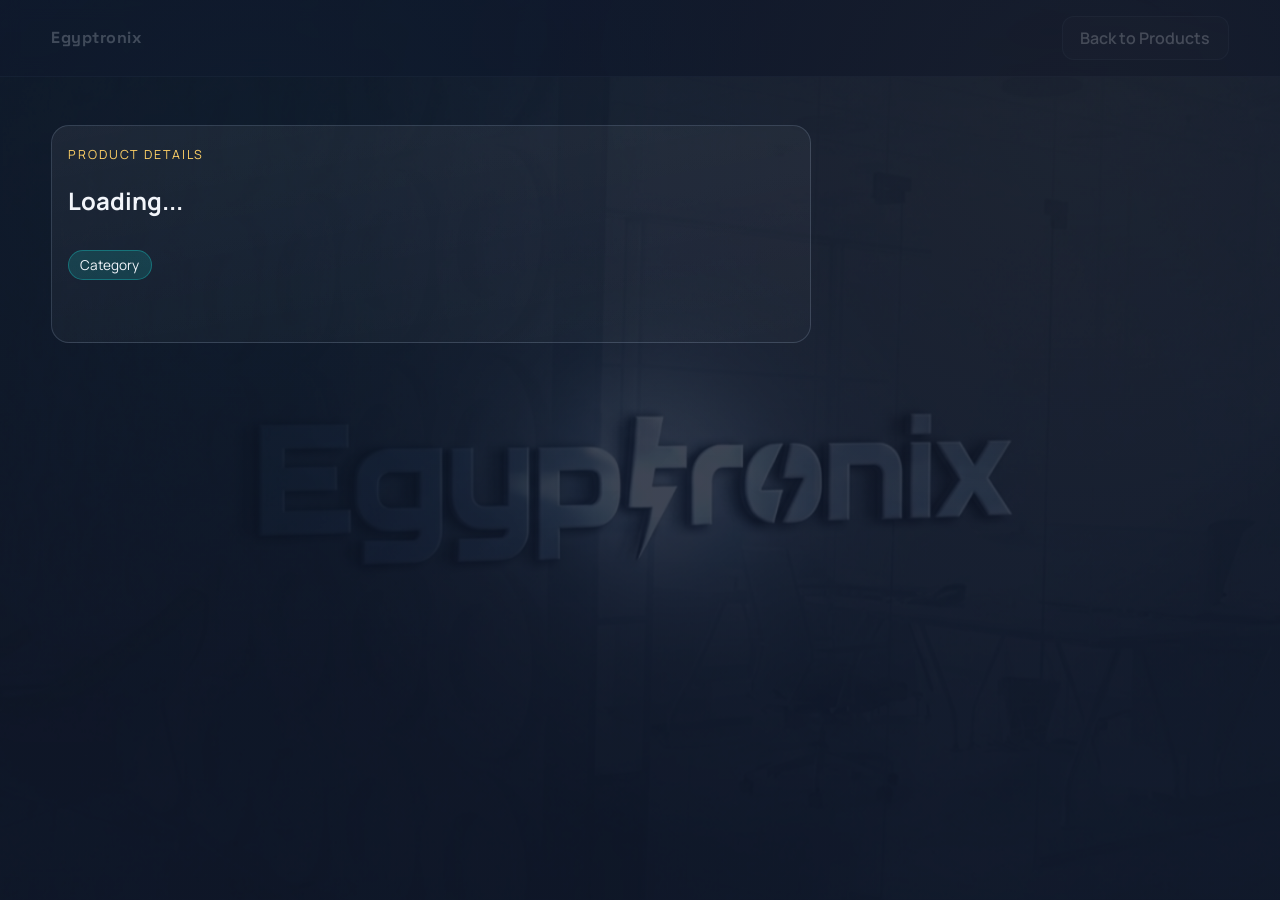
==== commit e9349bd9: "Remove logo image from details.html Removed Egyptronix logo image from details page." ====
--- a/details.html
+++ b/details.html
@@ -19,7 +19,6 @@
   <div class="page-bg"></div>
   <header class="topbar">
     <a class="brand" href="index.html" aria-label="Back to Egyptronix Home">
-      <img src="Egyptronix.png" alt="Egyptronix logo">
       <span>Egyptronix</span>
     </a>
     <a class="btn btn-ghost" href="index.html#products">Back to Products</a>
@@ -31,8 +30,6 @@
       <h1 id="detailsName">Loading...</h1>
       <p id="detailsCategory" class="pill">Category</p>
       <div class="details-media">
-        <img id="detailsImage" class="details-product-image" src="Logo.png" title="Egyptronix product image"
-          alt="Egyptronix product image">
         <p id="detailsPrice" class="price-note details-price hidden"></p>
       </div>
       <p id="detailsDescription"></p>
@@ -54,4 +51,4 @@
   <script src="script.js"></script>
 </body>
 
-</html>+</html>
